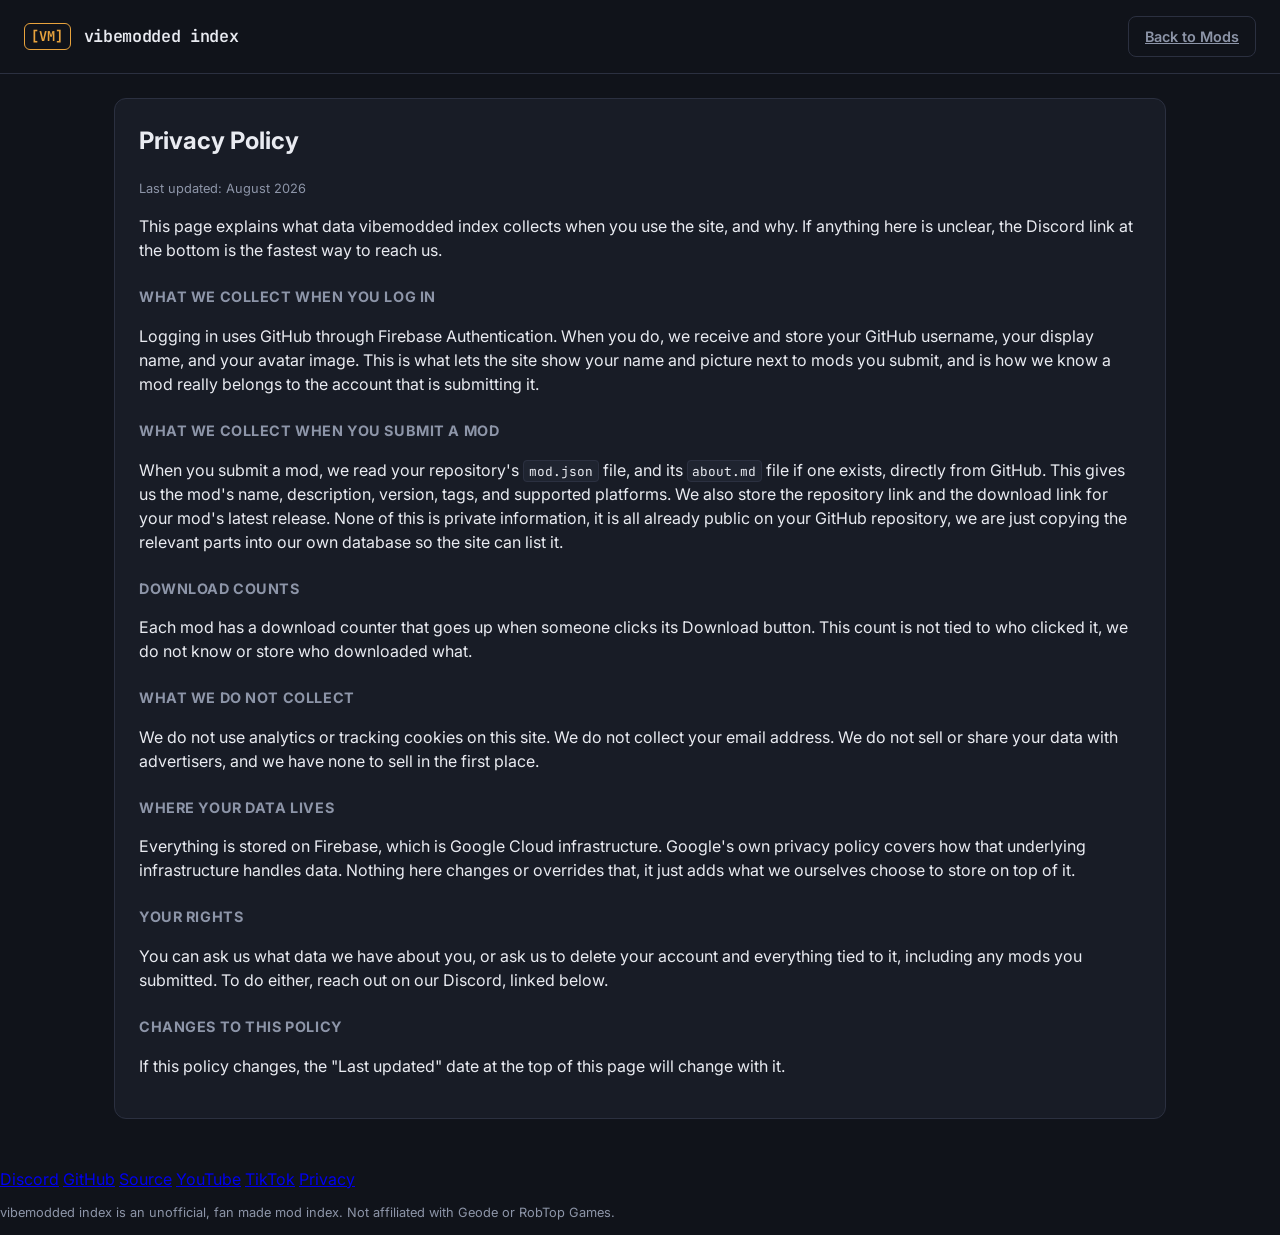
==== privacy.html @ b4afabf9 "Create privacy.html" ====
<!DOCTYPE html>
<html lang="en">
<head>
<meta charset="UTF-8">
<meta name="viewport" content="width=device-width, initial-scale=1.0">
<title>Privacy Policy - Vibemodded Index</title>
<link rel="icon" type="image/png" href="icon.png">
<link rel="stylesheet" href="style.css">
</head>
<body>
  <header class="topbar">
    <div class="brand">
      <span class="brand-mark">[VM]</span>
      <h1>vibemodded index</h1>
    </div>
    <div id="auth-area">
      <a href="index.html" class="btn btn-ghost">Back to Mods</a>
    </div>
  </header>

  <main>
    <div class="panel">
      <h2>Privacy Policy</h2>
      <p class="muted small">Last updated: August 2026</p>

      <p>This page explains what data vibemodded index collects when you use the site, and why. If anything here is unclear, the Discord link at the bottom is the fastest way to reach us.</p>

      <h3>What we collect when you log in</h3>
      <p>Logging in uses GitHub through Firebase Authentication. When you do, we receive and store your GitHub username, your display name, and your avatar image. This is what lets the site show your name and picture next to mods you submit, and is how we know a mod really belongs to the account that is submitting it.</p>

      <h3>What we collect when you submit a mod</h3>
      <p>When you submit a mod, we read your repository's <code>mod.json</code> file, and its <code>about.md</code> file if one exists, directly from GitHub. This gives us the mod's name, description, version, tags, and supported platforms. We also store the repository link and the download link for your mod's latest release. None of this is private information, it is all already public on your GitHub repository, we are just copying the relevant parts into our own database so the site can list it.</p>

      <h3>Download counts</h3>
      <p>Each mod has a download counter that goes up when someone clicks its Download button. This count is not tied to who clicked it, we do not know or store who downloaded what.</p>

      <h3>What we do not collect</h3>
      <p>We do not use analytics or tracking cookies on this site. We do not collect your email address. We do not sell or share your data with advertisers, and we have none to sell in the first place.</p>

      <h3>Where your data lives</h3>
      <p>Everything is stored on Firebase, which is Google Cloud infrastructure. Google's own privacy policy covers how that underlying infrastructure handles data. Nothing here changes or overrides that, it just adds what we ourselves choose to store on top of it.</p>

      <h3>Your rights</h3>
      <p>You can ask us what data we have about you, or ask us to delete your account and everything tied to it, including any mods you submitted. To do either, reach out on our Discord, linked below.</p>

      <h3>Changes to this policy</h3>
      <p>If this policy changes, the "Last updated" date at the top of this page will change with it.</p>
    </div>
  </main>

  <footer class="site-footer">
    <div class="footer-links">
      <a href="https://discord.gg/MDspHGzA8X" target="_blank" rel="noopener">Discord</a>
      <a href="https://github.com/yallcode" target="_blank" rel="noopener">GitHub</a>
      <a href="https://github.com/yallcode/Vibe-Index" target="_blank" rel="noopener">Source</a>
      <a href="https://www.youtube.com/@YallaYCode" target="_blank" rel="noopener">YouTube</a>
      <a href="https://www.tiktok.com/@yall.code" target="_blank" rel="noopener">TikTok</a>
      <a href="privacy.html">Privacy</a>
    </div>
    <p class="footer-note muted small">vibemodded index is an unofficial, fan made mod index. Not affiliated with Geode or RobTop Games.</p>
  </footer>
</body>
</html>
---- style.css ----
@import url('https://fonts.googleapis.com/css2?family=JetBrains+Mono:wght@400;600;700&family=Inter:wght@400;500&display=swap');

:root {
  --bg: #10131a;
  --surface: #181c26;
  --surface-2: #1f2430;
  --border: #2b3040;
  --text: #e9ebf1;
  --muted: #8d95a8;
  --accent: #e8a33d;
  --accent-ink: #2a1a06;
  --danger: #e5646a;
  --ok: #5fd08a;
  --mono: 'JetBrains Mono', ui-monospace, Menlo, monospace;
  --sans: 'Inter', -apple-system, BlinkMacSystemFont, 'Segoe UI', sans-serif;
}

* { box-sizing: border-box; }

html { -webkit-text-size-adjust: 100%; }

body {
  margin: 0;
  background: var(--bg);
  color: var(--text);
  font-family: var(--sans);
  line-height: 1.5;
  overflow-x: hidden;
}

.topbar {
  display: flex;
  justify-content: space-between;
  align-items: center;
  padding: 1rem 1.5rem;
  border-bottom: 1px solid var(--border);
  position: sticky;
  top: 0;
  background: var(--bg);
  z-index: 10;
  flex-wrap: wrap;
  gap: 0.75rem;
}

.brand {
  display: flex;
  align-items: center;
  gap: 0.8rem;
  flex-wrap: wrap;
  min-width: 0;
}

.brand-mark {
  font-family: var(--mono);
  font-weight: 700;
  color: var(--accent);
  border: 1px solid var(--accent);
  border-radius: 6px;
  padding: 0.15rem 0.4rem;
  font-size: 0.85rem;
  flex-shrink: 0;
}

.brand h1 {
  font-family: var(--mono);
  font-size: 1.05rem;
  font-weight: 600;
  margin: 0;
  letter-spacing: -0.02em;
  white-space: nowrap;
}

#auth-area { display: flex; align-items: center; gap: 0.6rem; flex-shrink: 0; }

main {
  max-width: 1100px;
  margin: 0 auto;
  padding: 1.5rem;
}

.banner {
  padding: 0.75rem 1rem;
  border-radius: 8px;
  font-size: 0.9rem;
  margin-bottom: 1.5rem;
}
.banner-error {
  background: rgba(229, 100, 106, 0.12);
  border: 1px solid var(--danger);
  color: var(--danger);
}

.panel {
  background: var(--surface);
  border: 1px solid var(--border);
  border-radius: 12px;
  padding: 1.5rem;
  margin-bottom: 1.5rem;
}
.panel h2 { margin-top: 0; }
.panel h3 {
  font-size: 0.9rem;
  margin: 1.5rem 0 0.6rem;
  color: var(--muted);
  text-transform: uppercase;
  letter-spacing: 0.04em;
}

#mod-form, #display-name-form {
  display: flex;
  flex-direction: column;
  gap: 1rem;
}
#mod-form label, #display-name-form label, .settings-label {
  display: flex;
  flex-direction: column;
  gap: 0.35rem;
  font-size: 0.85rem;
  color: var(--muted);
  max-width: 260px;
}

input, textarea, select {
  background: var(--bg);
  border: 1px solid var(--border);
  border-radius: 8px;
  padding: 0.6rem 0.8rem;
  color: var(--text);
  font-family: var(--sans);
  font-size: 0.95rem;
  resize: vertical;
  width: 100%;
  max-width: 100%;
}
input:focus, textarea:focus, select:focus, button:focus-visible {
  outline: 2px solid var(--accent);
  outline-offset: 1px;
}

code {
  background: var(--surface-2);
  border: 1px solid var(--border);
  border-radius: 4px;
  padding: 0.1rem 0.3rem;
  font-family: var(--mono);
  font-size: 0.8rem;
  word-break: break-all;
}

.btn {
  border: none;
  border-radius: 8px;
  padding: 0.55rem 1rem;
  font-weight: 600;
  font-size: 0.9rem;
  cursor: pointer;
  font-family: var(--sans);
}
.btn.small { padding: 0.35rem 0.7rem; font-size: 0.8rem; }
.btn-primary { background: var(--accent); color: var(--accent-ink); align-self: flex-start; }
.btn-ghost { background: transparent; color: var(--muted); border: 1px solid var(--border); }
.btn-approve { background: var(--ok); color: #0a2417; }
.btn-reject { background: var(--danger); color: #2a0a0c; }

.status-line { font-size: 0.85rem; color: var(--muted); min-height: 1.2em; }

.user-box, .profile-pill {
  display: flex;
  align-items: center;
  gap: 0.6rem;
}

.nav-link {
  background: transparent;
  border: none;
  color: var(--muted);
  font-family: var(--mono);
  font-size: 0.85rem;
  cursor: pointer;
  padding: 0.3rem 0.5rem;
  border-radius: 6px;
  white-space: nowrap;
}
.nav-link.active { color: var(--text); background: var(--surface-2); }

.profile-pill {
  background: var(--surface-2);
  border: 1px solid var(--border);
  border-radius: 999px;
  padding: 0.25rem 0.8rem 0.25rem 0.35rem;
  cursor: pointer;
  color: var(--text);
  font-family: var(--mono);
  font-size: 0.85rem;
}
.profile-pill img { width: 24px; height: 24px; border-radius: 50%; }

.toolbar {
  display: flex;
  justify-content: space-between;
  align-items: center;
  gap: 0.75rem;
  margin-bottom: 1rem;
  flex-wrap: wrap;
}
.search-input { flex: 1 1 180px; min-width: 0; }
.filters-toggle { display: none; flex-shrink: 0; }
.sort-label {
  display: flex;
  align-items: center;
  gap: 0.5rem;
  font-size: 0.85rem;
  color: var(--muted);
  white-space: nowrap;
  flex-shrink: 0;
}
.sort-label select { padding: 0.45rem 0.6rem; font-size: 0.85rem; width: auto; }

.active-filter {
  display: flex;
  align-items: center;
  gap: 0.75rem;
  background: var(--surface-2);
  border: 1px solid var(--border);
  border-radius: 8px;
  padding: 0.5rem 0.9rem;
  margin-bottom: 1rem;
  font-size: 0.85rem;
  flex-wrap: wrap;
}

.mods-layout {
  display: grid;
  grid-template-columns: 220px 1fr;
  gap: 1.5rem;
  align-items: start;
}

.filters-panel {
  background: var(--surface);
  border: 1px solid var(--border);
  border-radius: 12px;
  padding: 1.2rem;
  position: sticky;
  top: 90px;
}
.filter-group { margin-bottom: 1.3rem; }
.filter-group h4 {
  font-size: 0.75rem;
  text-transform: uppercase;
  letter-spacing: 0.05em;
  color: var(--muted);
  margin: 0 0 0.6rem;
}
.filter-list {
  display: flex;
  flex-direction: column;
  gap: 0.4rem;
  max-height: 220px;
  overflow-y: auto;
}
.checkbox-row {
  display: flex;
  align-items: center;
  gap: 0.5rem;
  font-size: 0.85rem;
  cursor: pointer;
}
.checkbox-row input { width: auto; padding: 0; }

.section-heading {
  display: flex;
  align-items: baseline;
  gap: 0.6rem;
  margin-bottom: 1rem;
}
.mod-count { font-family: var(--mono); color: var(--muted); font-size: 0.85rem; }

.mods-grid {
  display: grid;
  grid-template-columns: repeat(auto-fill, minmax(230px, 1fr));
  gap: 1rem;
}

.mod-card {
  background: var(--surface);
  border: 1px solid var(--border);
  border-radius: 12px;
  padding: 1.1rem;
  display: flex;
  flex-direction: column;
  gap: 0.6rem;
  min-width: 0;
}
.mod-card-top { display: flex; justify-content: space-between; align-items: center; }
.mod-index { font-family: var(--mono); font-size: 0.75rem; color: var(--muted); }
.mod-version {
  font-family: var(--mono);
  font-size: 0.72rem;
  font-weight: 700;
  background: var(--surface-2);
  border: 1px solid var(--accent);
  color: var(--accent);
  border-radius: 5px;
  padding: 0.15rem 0.45rem;
}
.mod-name { font-family: var(--mono); font-size: 1.05rem; font-weight: 600; margin: 0; display: flex; gap: 0.4rem; align-items: center; word-break: break-word; }
.mod-desc { font-size: 0.9rem; color: var(--muted); margin: 0; }
.mod-author { display: flex; align-items: center; gap: 0.5rem; font-size: 0.8rem; color: var(--muted); }
.mod-author img { width: 20px; height: 20px; border-radius: 50%; }
.mod-badges { display: flex; flex-wrap: wrap; gap: 0.3rem; }
.mod-badge {
  font-size: 0.68rem;
  background: var(--surface-2);
  border: 1px solid var(--border);
  color: var(--muted);
  border-radius: 5px;
  padding: 0.1rem 0.4rem;
  font-family: inherit;
}
button.mod-badge { cursor: pointer; }
button.mod-badge:hover { border-color: var(--accent); color: var(--accent); }

.mod-author-link {
  background: none;
  border: none;
  padding: 0;
  font: inherit;
  color: var(--muted);
  cursor: pointer;
}
.mod-author-link:hover { color: var(--accent); text-decoration: underline; }

.mod-downloads { font-size: 0.75rem; color: var(--muted); }
.featured-star { color: var(--accent); }

.mod-links { display: flex; gap: 0.6rem; margin-top: 0.2rem; flex-wrap: wrap; }
.mod-links a {
  font-size: 0.82rem;
  color: var(--bg);
  background: var(--text);
  text-decoration: none;
  padding: 0.35rem 0.65rem;
  border-radius: 6px;
  font-weight: 600;
}
.mod-links a.secondary { color: var(--text); background: transparent; border: 1px solid var(--border); }

.back-btn { margin-bottom: 1rem; }

.mono-text { font-family: var(--mono); word-break: break-word; }

/* Developer profile page */
.profile-header {
  display: flex;
  align-items: center;
  gap: 1rem;
  margin-bottom: 1.5rem;
  flex-wrap: wrap;
}
.profile-header-avatar { width: 64px; height: 64px; border-radius: 50%; }
.profile-header-info { flex: 1; min-width: 160px; }
.profile-header-info h2 { margin: 0 0 0.2rem; font-family: var(--mono); }

/* Shared "Top mods" style list, used on the developer profile page */
.mod-row-list {
  display: flex;
  flex-direction: column;
  gap: 0.6rem;
}
.mod-row {
  display: flex;
  align-items: center;
  gap: 0.8rem;
  background: var(--surface);
  border: 1px solid var(--border);
  border-radius: 10px;
  padding: 0.8rem 1rem;
  cursor: pointer;
  text-align: left;
  color: var(--text);
  font-family: var(--sans);
  width: 100%;
}
.mod-row:hover { border-color: var(--accent); }
.mod-row-icon {
  width: 40px;
  height: 40px;
  flex-shrink: 0;
  border-radius: 8px;
  background: var(--surface-2);
  border: 1px solid var(--border);
  color: var(--accent);
  font-family: var(--mono);
  font-weight: 700;
  display: flex;
  align-items: center;
  justify-content: center;
}
.mod-row-main { flex: 1; min-width: 0; display: flex; flex-direction: column; gap: 0.2rem; }
.mod-row-name { font-family: var(--mono); font-weight: 600; }
.mod-row-desc { font-size: 0.8rem; color: var(--muted); overflow: hidden; text-overflow: ellipsis; white-space: nowrap; }
.mod-row-downloads { font-size: 0.75rem; color: var(--muted); flex-shrink: 0; }

/* Mod name link inside the grid cards */
.mod-name-link {
  background: none;
  border: none;
  padding: 0;
  font: inherit;
  font-family: var(--mono);
  font-size: 1.05rem;
  font-weight: 600;
  color: var(--text);
  cursor: pointer;
  text-align: left;
}
.mod-name-link:hover { color: var(--accent); }

/* Mod detail page */
.mod-detail-header {
  display: flex;
  align-items: center;
  gap: 1rem;
  margin-bottom: 1.5rem;
  flex-wrap: wrap;
}
.mod-detail-icon {
  width: 64px;
  height: 64px;
  flex-shrink: 0;
  border-radius: 12px;
  background: var(--surface-2);
  border: 1px solid var(--border);
  color: var(--accent);
  font-family: var(--mono);
  font-weight: 700;
  font-size: 1.5rem;
  display: flex;
  align-items: center;
  justify-content: center;
}
.mod-detail-header h2 { margin: 0 0 0.3rem; font-family: var(--mono); }
.mod-detail-body {
  display: grid;
  grid-template-columns: 1fr 260px;
  gap: 1.5rem;
  align-items: start;
}
@media (max-width: 700px) {
  .mod-detail-body { grid-template-columns: 1fr; }
}
.mod-detail-description { line-height: 1.6; }
.mod-detail-description h2,
.mod-detail-description h3,
.mod-detail-description h4,
.mod-detail-description h5 { font-family: var(--mono); margin: 1.1rem 0 0.5rem; }
.mod-detail-description p { margin: 0 0 0.9rem; color: var(--text); }
.mod-detail-description ul { margin: 0 0 0.9rem; padding-left: 1.3rem; }
.mod-detail-description li { margin-bottom: 0.3rem; }
.mod-detail-description pre {
  background: var(--surface-2);
  border: 1px solid var(--border);
  border-radius: 8px;
  padding: 0.8rem;
  overflow-x: auto;
  margin: 0 0 0.9rem;
}
.mod-detail-description a { color: var(--accent); }

/* This is the part that was glitching, label and value now stack
   instead of sitting side by side, so a long value like a full mod ID
   or a long platform list never runs into the label next to it. */
.mod-detail-side {
  display: flex;
  flex-direction: column;
  gap: 0.7rem;
}
.stat-row {
  display: flex;
  flex-direction: column;
  gap: 0.15rem;
  font-size: 0.85rem;
  padding-bottom: 0.6rem;
  margin-bottom: 0.1rem;
  border-bottom: 1px solid var(--border);
}
.stat-row:last-of-type { border-bottom: none; }
.stat-row > .muted {
  font-size: 0.7rem;
  text-transform: uppercase;
  letter-spacing: 0.04em;
}
.stat-row > span:last-child { word-break: break-word; }

.developers-grid {
  display: grid;
  grid-template-columns: repeat(auto-fill, minmax(180px, 1fr));
  gap: 1rem;
}
.developer-card {
  background: var(--surface);
  border: 1px solid var(--border);
  border-radius: 12px;
  padding: 1rem;
  text-align: left;
  cursor: pointer;
  color: var(--text);
  font-family: var(--sans);
  width: 100%;
}
.developer-card:hover { border-color: var(--accent); }
.developer-name { font-family: var(--mono); font-weight: 600; word-break: break-word; }
.developer-count { font-size: 0.8rem; color: var(--muted); }

.profile-grid {
  display: grid;
  grid-template-columns: 260px 1fr;
  gap: 1.5rem;
  align-items: start;
}
.profile-card { text-align: center; }
.profile-avatar { width: 72px; height: 72px; border-radius: 50%; margin-bottom: 1rem; }
.profile-card form { text-align: left; margin-bottom: 0.5rem; }
.logout-btn { width: 100%; margin-top: 0.5rem; }

.my-mod-row {
  display: flex;
  justify-content: space-between;
  align-items: center;
  gap: 0.5rem;
  padding: 0.55rem 0.7rem;
  background: var(--surface-2);
  border: 1px solid var(--border);
  border-radius: 8px;
  margin-bottom: 0.5rem;
  font-size: 0.85rem;
  flex-wrap: wrap;
}

.admin-row {
  display: flex;
  justify-content: space-between;
  align-items: center;
  gap: 0.75rem;
  padding: 0.7rem 0.9rem;
  background: var(--surface-2);
  border: 1px solid var(--border);
  border-radius: 8px;
  margin-bottom: 0.6rem;
  flex-wrap: wrap;
}
.admin-row-info { font-size: 0.85rem; word-break: break-word; }
.admin-row-info .muted { display: block; font-size: 0.75rem; }
.admin-row-actions { display: flex; gap: 0.5rem; flex-wrap: wrap; }

.muted { color: var(--muted); }
.muted.small { font-size: 0.8rem; }
.hidden { display: none !important; }

/* Mobile layout fixes */
@media (max-width: 800px) {
  .mods-layout {
    display: flex;
    flex-direction: column;
  }
  .mods-main { order: 1; }
  .filters-panel {
    order: 2;
    display: none;
    position: static;
    margin-top: 1rem;
    top: auto;
  }
  .filters-panel.open { display: block; }
  .filters-toggle { display: inline-flex; }

  .profile-grid { grid-template-columns: 1fr; }
}

@media (max-width: 600px) {
  .topbar {
    flex-direction: column;
    align-items: flex-start;
  }
  #auth-area { width: 100%; justify-content: space-between; }
  .brand h1 { font-size: 0.95rem; }
  main { padding: 1rem; }
  .mods-grid { grid-template-columns: 1fr 1fr; gap: 0.7rem; }
}

@media (max-width: 420px) {
  .mods-grid { grid-template-columns: 1fr; }
  .sort-label { width: 100%; justify-content: space-between; }
  .sort-label select { flex: 1; }
}
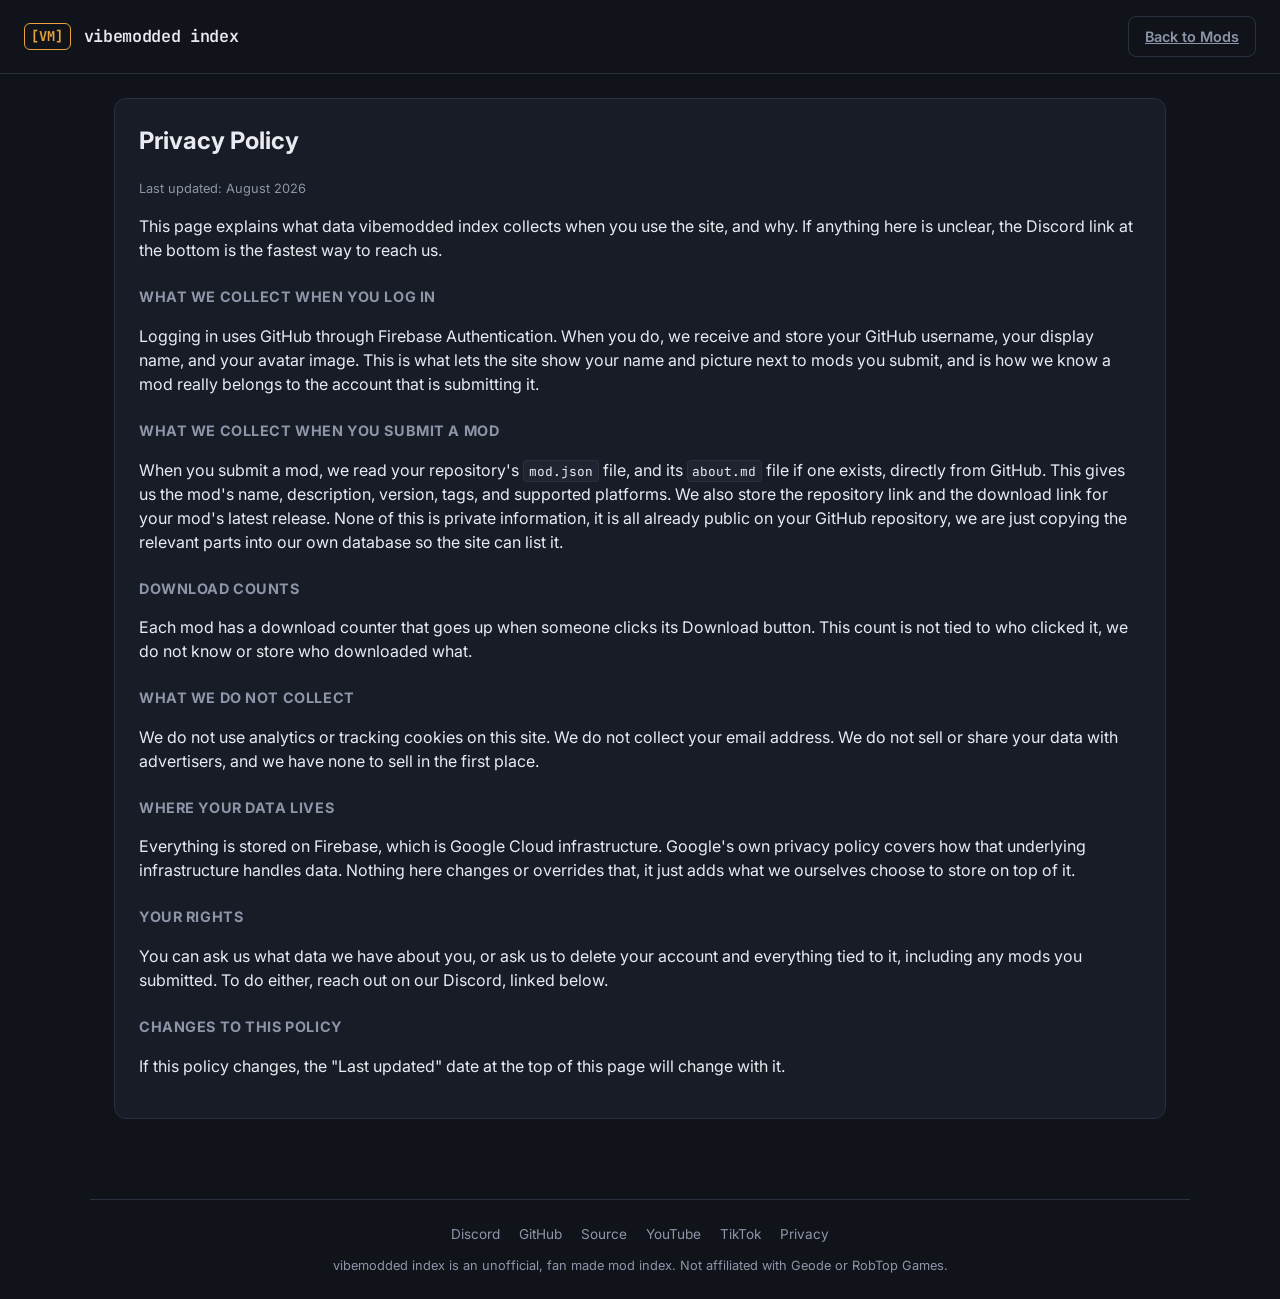
==== commit 0774b9bb: "Update privacy.html" ====
--- a/privacy.html
+++ b/privacy.html
@@ -14,7 +14,7 @@
       <h1>vibemodded index</h1>
     </div>
     <div id="auth-area">
-      <a href="index.html" class="btn btn-ghost">Back to Mods</a>
+      <a href="https://yallcode.github.io/Vibe-Index/" class="btn btn-ghost">Back to Mods</a>
     </div>
   </header>
 
--- a/style.css
+++ b/style.css
@@ -557,6 +557,28 @@
 .muted { color: var(--muted); }
 .muted.small { font-size: 0.8rem; }
 .hidden { display: none !important; }
+
+.site-footer {
+  max-width: 1100px;
+  margin: 2rem auto 0;
+  padding: 1.5rem;
+  border-top: 1px solid var(--border);
+  text-align: center;
+}
+.footer-links {
+  display: flex;
+  justify-content: center;
+  flex-wrap: wrap;
+  gap: 1.2rem;
+  margin-bottom: 0.75rem;
+}
+.footer-links a {
+  color: var(--muted);
+  text-decoration: none;
+  font-size: 0.85rem;
+}
+.footer-links a:hover { color: var(--accent); text-decoration: underline; }
+.footer-note { margin: 0; }
 
 /* Mobile layout fixes */
 @media (max-width: 800px) {
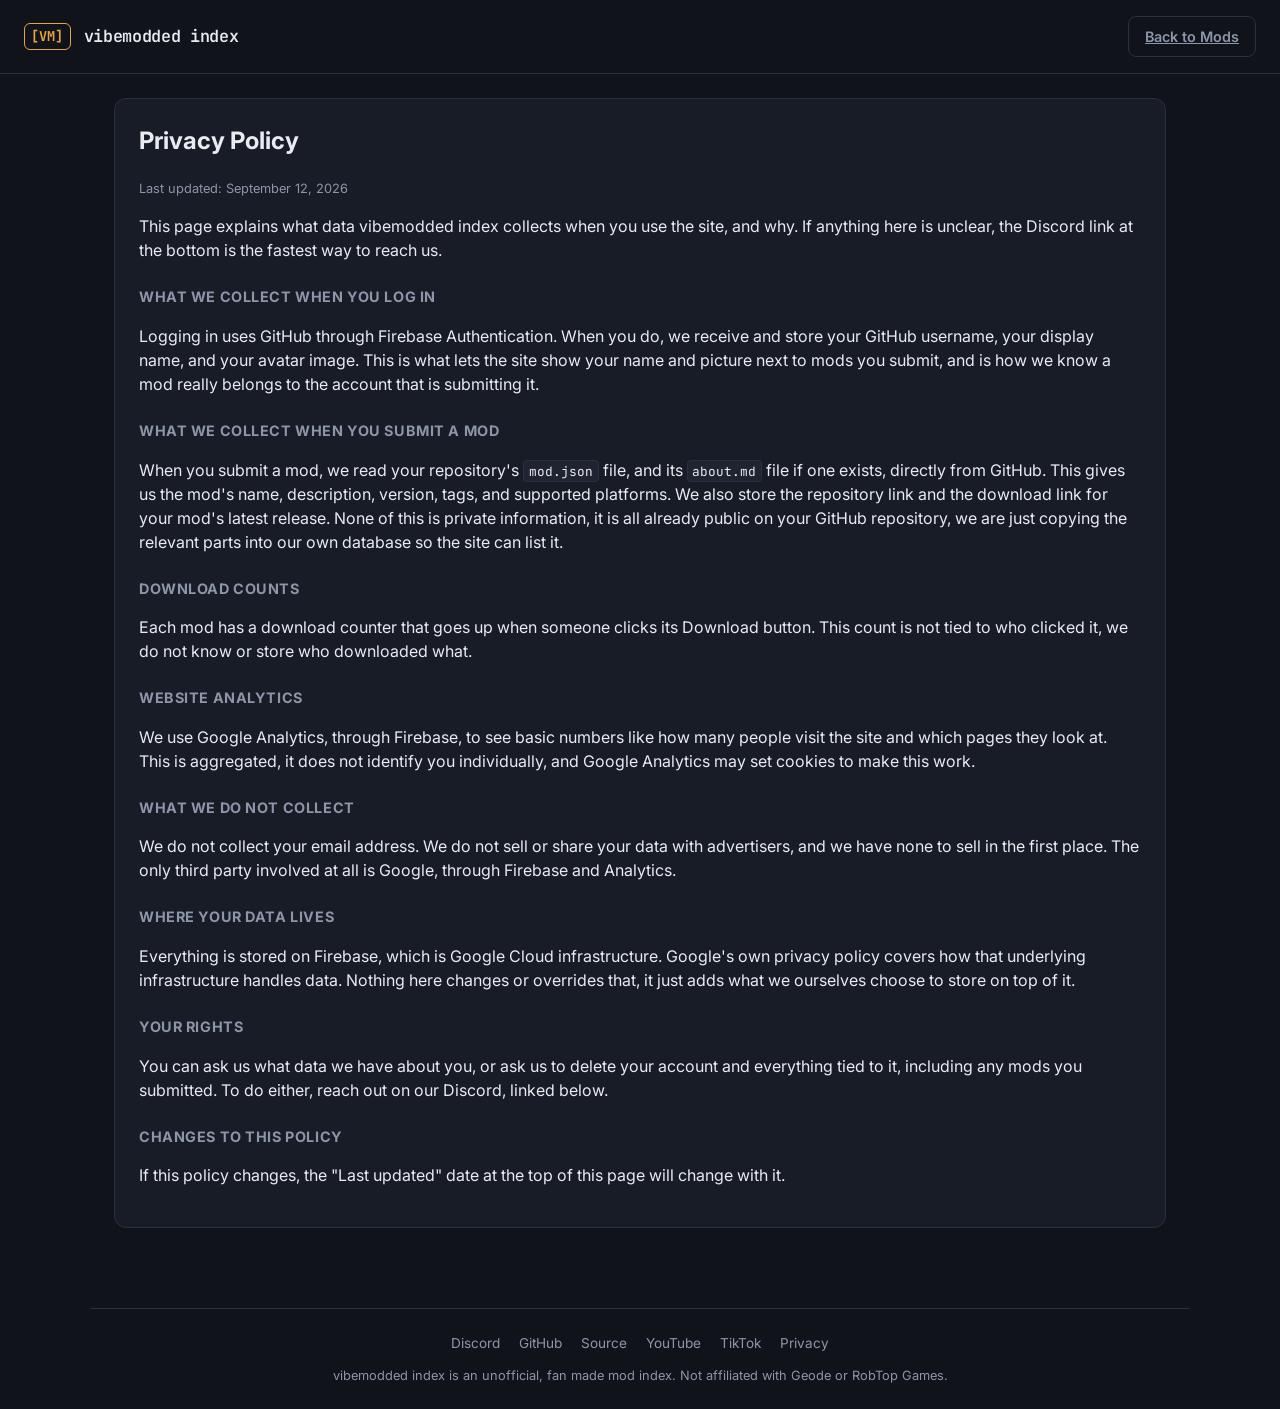
==== commit 5a1a42b8: "added analytics and privacy.html changes... im bored ngl" ====
--- a/privacy.html
+++ b/privacy.html
@@ -14,14 +14,14 @@
       <h1>vibemodded index</h1>
     </div>
     <div id="auth-area">
-      <a href="https://yallcode.github.io/Vibe-Index/" class="btn btn-ghost">Back to Mods</a>
+      <a href="index.html" class="btn btn-ghost">Back to Mods</a>
     </div>
   </header>
 
   <main>
     <div class="panel">
       <h2>Privacy Policy</h2>
-      <p class="muted small">Last updated: August 2026</p>
+      <p class="muted small">Last updated: September 12, 2026</p>
 
       <p>This page explains what data vibemodded index collects when you use the site, and why. If anything here is unclear, the Discord link at the bottom is the fastest way to reach us.</p>
 
@@ -34,8 +34,11 @@
       <h3>Download counts</h3>
       <p>Each mod has a download counter that goes up when someone clicks its Download button. This count is not tied to who clicked it, we do not know or store who downloaded what.</p>
 
+      <h3>Website analytics</h3>
+      <p>We use Google Analytics, through Firebase, to see basic numbers like how many people visit the site and which pages they look at. This is aggregated, it does not identify you individually, and Google Analytics may set cookies to make this work.</p>
+
       <h3>What we do not collect</h3>
-      <p>We do not use analytics or tracking cookies on this site. We do not collect your email address. We do not sell or share your data with advertisers, and we have none to sell in the first place.</p>
+      <p>We do not collect your email address. We do not sell or share your data with advertisers, and we have none to sell in the first place. The only third party involved at all is Google, through Firebase and Analytics.</p>
 
       <h3>Where your data lives</h3>
       <p>Everything is stored on Firebase, which is Google Cloud infrastructure. Google's own privacy policy covers how that underlying infrastructure handles data. Nothing here changes or overrides that, it just adds what we ourselves choose to store on top of it.</p>
